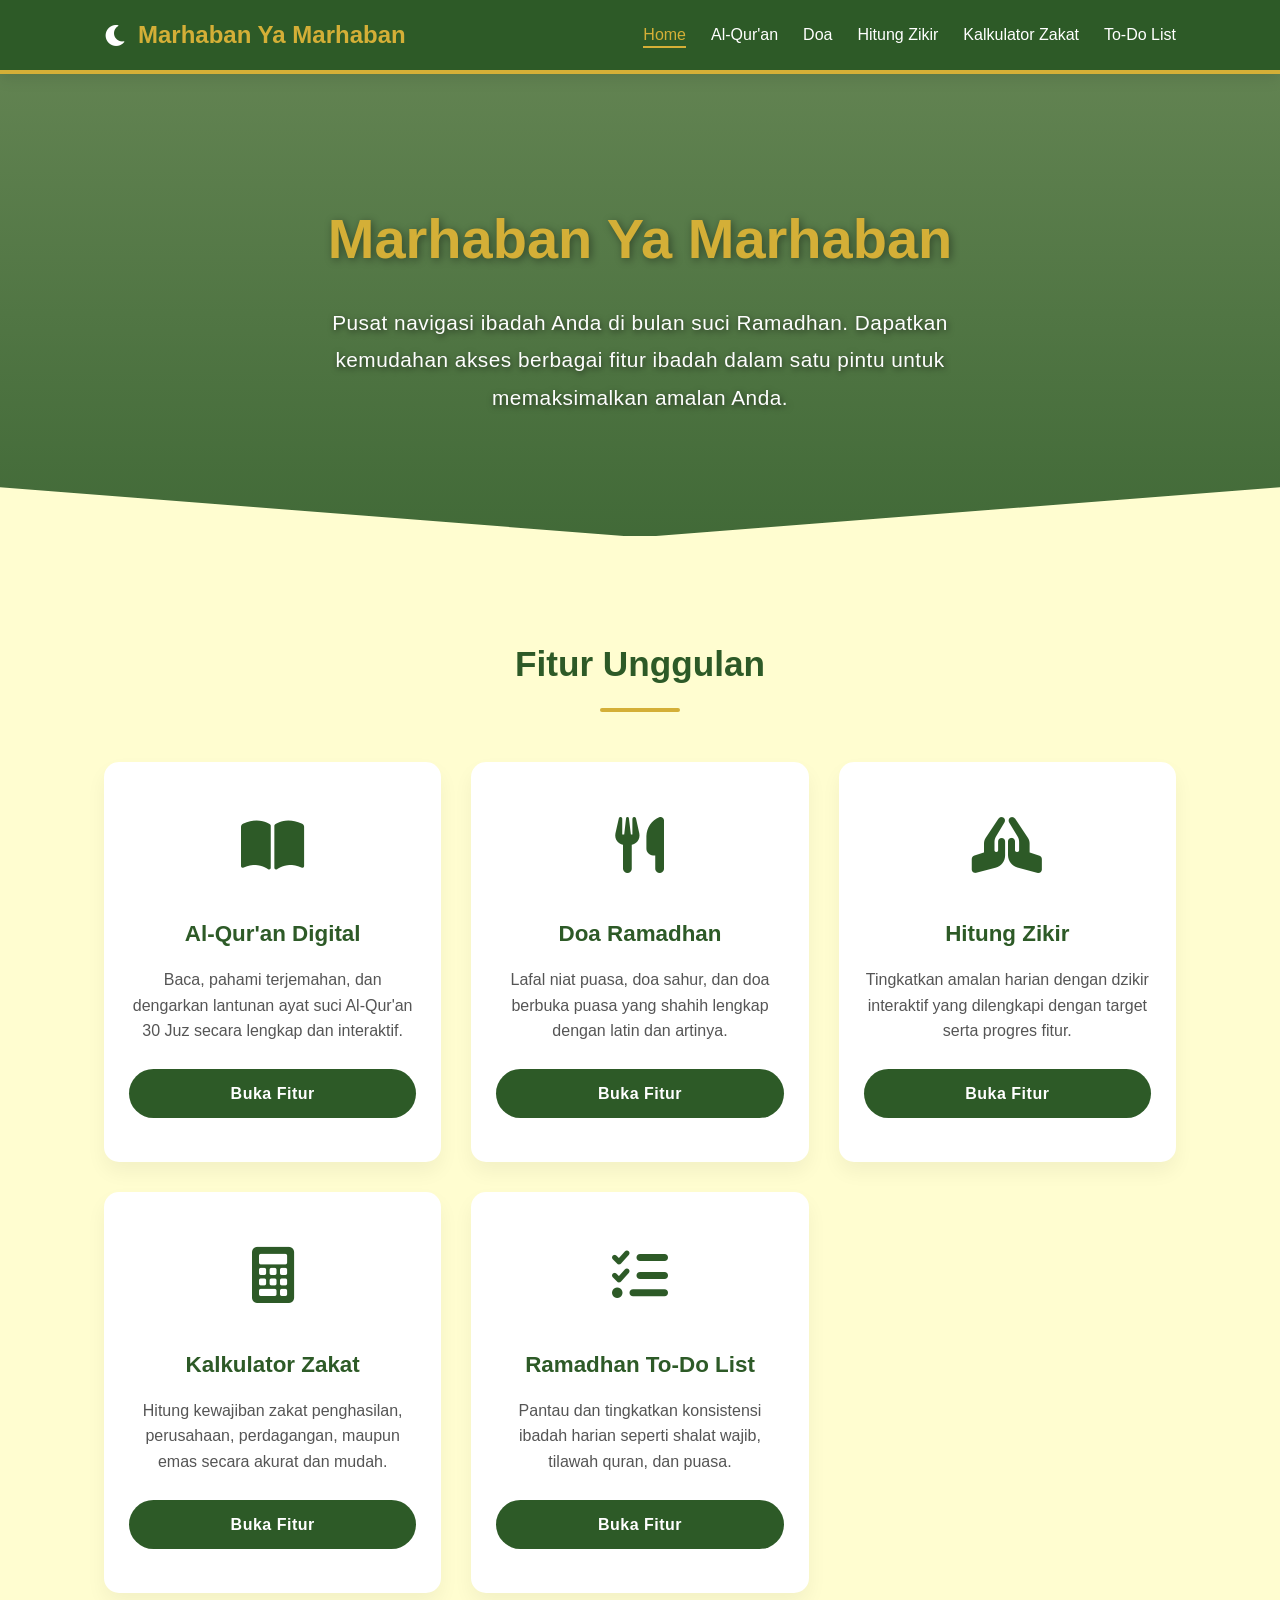
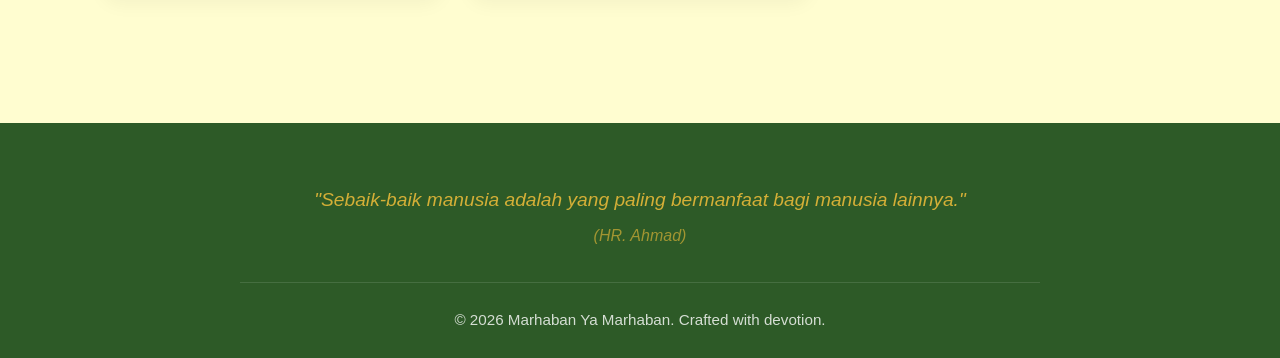
==== Misi-6/index.html @ 125e7423 "refactor: rename Misi-5 to Misi-6" ====
<!doctype html>
<html lang="id">
  <head>
    <meta charset="UTF-8" />
    <meta name="viewport" content="width=device-width, initial-scale=1.0" />
    <title>Marhaban Ya Marhaban</title>
    <link
      href="https://cdnjs.cloudflare.com/ajax/libs/font-awesome/6.0.0/css/all.min.css"
      rel="stylesheet"
    />
    <link rel="stylesheet" href="css/navbar.css" />
    <link rel="stylesheet" href="css/style.css" />
  </head>

  <body>
    <portal-navbar></portal-navbar>

    <main>
      <section id="home">
        <h1>Marhaban Ya Marhaban</h1>
        <p>
          Pusat navigasi ibadah Anda di bulan suci Ramadhan. Dapatkan kemudahan
          akses berbagai fitur ibadah dalam satu pintu untuk memaksimalkan
          amalan Anda.
        </p>
      </section>

      <section id="fitur">
        <h2 class="section-title">Fitur Unggulan</h2>
        <div class="grid-container">
          <div class="card">
            <div class="card-icon">
              <i class="fas fa-book-open"></i>
            </div>
            <h3>Al-Qur'an Digital</h3>
            <p>
              Baca, pahami terjemahan, dan dengarkan lantunan ayat suci
              Al-Qur'an 30 Juz secara lengkap dan interaktif.
            </p>
            <a href="quran.html" class="btn-buka">Buka Fitur</a>
          </div>

          <div class="card">
            <div class="card-icon">
              <i class="fas fa-utensils"></i>
            </div>
            <h3>Doa Ramadhan</h3>
            <p>
              Lafal niat puasa, doa sahur, dan doa berbuka puasa yang shahih
              lengkap dengan latin dan artinya.
            </p>
            <a href="doa-sahur-buka.html" class="btn-buka">Buka Fitur</a>
          </div>

          <div class="card">
            <div class="card-icon">
              <i class="fas fa-hands-praying"></i>
            </div>
            <h3>Hitung Zikir</h3>
            <p>
              Tingkatkan amalan harian dengan dzikir interaktif yang dilengkapi
              dengan target serta progres fitur.
            </p>
            <a href="hitung-zikir.html" class="btn-buka">Buka Fitur</a>
          </div>

          <div class="card">
            <div class="card-icon">
              <i class="fas fa-calculator"></i>
            </div>
            <h3>Kalkulator Zakat</h3>
            <p>
              Hitung kewajiban zakat penghasilan, perusahaan, perdagangan,
              maupun emas secara akurat dan mudah.
            </p>
            <a href="kalkulator-zakat.html" class="btn-buka">Buka Fitur</a>
          </div>

          <div class="card">
            <div class="card-icon">
              <i class="fas fa-tasks"></i>
            </div>
            <h3>Ramadhan To-Do List</h3>
            <p>
              Pantau dan tingkatkan konsistensi ibadah harian seperti shalat
              wajib, tilawah quran, dan puasa.
            </p>
            <a href="todo-list.html" class="btn-buka">Buka Fitur</a>
          </div>
        </div>
      </section>
    </main>

    <portal-footer></portal-footer>

    <script src="js/script.js"></script>
    <script src="js/components/portal-navbar.js"></script>
    <script src="js/components/portal-footer.js"></script>
  </body>
</html>
---- Misi-6/css/navbar.css ----
:root {
  --primary: #2d5a27;
  --secondary: #d4af37;
  --bg-color: #fffdd0;
  --text-dark: #333333;
  --text-light: #ffffff;
}

header.portal-header {
  background-color: var(--primary);
  position: sticky;
  top: 0;
  z-index: 1000;
  box-shadow: 0 4px 15px rgba(0, 0, 0, 0.1);
  border-bottom: 4px solid var(--secondary);
  margin: 0;

  padding: 0;
  text-align: left;
}

.portal-nav {
  display: flex;
  justify-content: space-between;
  align-items: center;
  padding: 1rem 5%;
  max-width: 1200px;
  margin: 0 auto;
}

.portal-nav .logo {
  color: var(--secondary);
  font-size: 1.5rem;
  font-weight: 700;
  text-decoration: none;
  display: flex;
  align-items: center;
  gap: 10px;
}

.portal-nav .logo i {
  color: var(--text-light);
}

.portal-nav .nav-links {
  display: flex;
  list-style: none;
  gap: 25px;
  margin: 0;
  padding: 0;
}

.portal-nav .nav-links li a {
  color: var(--text-light);
  text-decoration: none;
  font-weight: 500;
  transition: color 0.3s ease;
  position: relative;
  font-family: "Segoe UI", Tahoma, Geneva, Verdana, sans-serif;
}

.portal-nav .nav-links li a::after {
  content: "";
  position: absolute;
  width: 0;
  height: 2px;
  bottom: -5px;
  left: 0;
  background-color: var(--secondary);
  transition: width 0.3s ease;
}

.portal-nav .nav-links li a:hover::after {
  width: 100%;
}

.portal-nav .nav-links li a:hover,
.portal-nav .nav-links li a.active {
  color: var(--secondary);
}

.portal-nav .nav-links li a.active::after {
  width: 100%;
}

.portal-nav .hamburger {
  display: none;
  cursor: pointer;
  color: var(--text-light);
  font-size: 1.8rem;
  transition: color 0.3s ease;
}

.portal-nav .hamburger:hover {
  color: var(--secondary);
}

@media (max-width: 768px) {
  .portal-nav .hamburger {
    display: block;
  }

  .portal-nav .nav-links {
    position: fixed;
    top: 70px;
    left: -100%;
    width: 100%;
    height: calc(100vh - 70px);
    background-color: var(--primary);
    flex-direction: column;
    justify-content: center;
    align-items: center;
    transition: left 0.4s ease-in-out;
    z-index: 999;
  }

  .portal-nav .nav-links.active {
    left: 0;
  }

  .portal-nav .nav-links li {
    margin: 25px 0;
  }

  .portal-nav .nav-links li a {
    font-size: 1.3rem;
  }
}

.page-hero {
  text-align: center;
  padding: 120px 20px;
  background:
    linear-gradient(rgba(45, 90, 39, 0.75), rgba(45, 90, 39, 0.9)),
    url("https://images.unsplash.com/photo-1564144004907-fb4a36be5b5c?auto=format&fit=crop&w=1920&q=80")
      center/cover no-repeat;
  color: var(--text-light);
  margin-bottom: 60px;
  position: relative;
}

.page-hero::after {
  content: "";
  position: absolute;
  bottom: -1px;
  left: 0;
  width: 100%;
  height: 50px;
  background-color: var(--bg-color);
  clip-path: polygon(0 100%, 100% 100%, 100% 0, 50% 100%, 0 0);
}

.page-hero h1 {
  font-size: 3.5rem;
  color: var(--secondary);
  margin-bottom: 20px;
  text-shadow: 2px 2px 8px rgba(0, 0, 0, 0.4);
  animation: fadeInDown 1s ease;
}

.page-hero p {
  font-size: 1.3rem;
  font-weight: 400;
  line-height: 1.8;
  color: #fdfdfd;
  max-width: 700px;
  margin: 0 auto;
  text-shadow: 1px 2px 6px rgba(0, 0, 0, 0.6);
  letter-spacing: 0.5px;
  animation: fadeInUp 1s ease 0.3s forwards;
  opacity: 0;
}

@keyframes fadeInDown {
  from {
    opacity: 0;
    transform: translateY(-30px);
  }

  to {
    opacity: 1;
    transform: translateY(0);
  }
}

@keyframes fadeInUp {
  from {
    opacity: 0;
    transform: translateY(30px);
  }

  to {
    opacity: 1;
    transform: translateY(0);
  }
}

@media (max-width: 768px) {
  .page-hero {
    padding: 100px 20px;
  }

  .page-hero h1 {
    font-size: 2.5rem;
  }

  .page-hero p {
    font-size: 1.1rem;
  }
}

footer {
  background-color: var(--primary);
  color: var(--text-light);
  text-align: center;
  padding: 60px 20px 25px;
  margin-top: 50px;
  position: relative;
  font-family: "Segoe UI", Tahoma, Geneva, Verdana, sans-serif;
}

.footer-content {
  max-width: 800px;
  margin: 0 auto;
}

.quote {
  font-style: italic;
  color: var(--secondary);
  margin-bottom: 30px;
  font-size: 1.2rem;
  line-height: 1.8;
  padding: 0 20px;
}

.copyright {
  font-size: 0.95rem;
  border-top: 1px solid rgba(255, 255, 255, 0.15);
  padding-top: 25px;
  opacity: 0.8;
}
---- Misi-6/css/style.css ----
:root {
  --primary: #2d5a27;
  --secondary: #d4af37;
  --bg-color: #fffdd0;
  --text-dark: #333333;
  --text-light: #ffffff;
}

* {
  margin: 0;
  padding: 0;
  box-sizing: border-box;
  font-family: "Segoe UI", Tahoma, Geneva, Verdana, sans-serif;
}

body {
  background-color: var(--bg-color);
  color: var(--text-dark);
  line-height: 1.6;
  scroll-behavior: smooth;
  overflow-x: hidden;
}

#home {
  text-align: center;
  padding: 120px 20px;
  background:
    linear-gradient(rgba(45, 90, 39, 0.75), rgba(45, 90, 39, 0.9)),
    url("https://images.unsplash.com/photo-1564144004907-fb4a36be5b5c?auto=format&fit=crop&w=1920&q=80")
      center/cover no-repeat;
  color: var(--text-light);
  margin-bottom: 60px;
  position: relative;
}

#home::after {
  content: "";
  position: absolute;
  bottom: -1px;
  left: 0;
  width: 100%;
  height: 50px;
  background-color: var(--bg-color);
  clip-path: polygon(0 100%, 100% 100%, 100% 0, 50% 100%, 0 0);
}

#home h1 {
  font-size: 3.5rem;
  color: var(--secondary);
  margin-bottom: 20px;
  text-shadow: 2px 2px 8px rgba(0, 0, 0, 0.4);
  animation: fadeInDown 1s ease;
}

#home p {
  font-size: 1.3rem;
  font-weight: 400;
  line-height: 1.8;
  color: #fdfdfd;
  max-width: 700px;
  margin: 0 auto;
  text-shadow: 1px 2px 6px rgba(0, 0, 0, 0.6);
  letter-spacing: 0.5px;
  animation: fadeInUp 1s ease 0.3s forwards;
  opacity: 0;
}

#fitur {
  padding: 40px 5% 80px;
  max-width: 1200px;
  margin: 0 auto;
}

.section-title {
  text-align: center;
  color: var(--primary);
  margin-bottom: 50px;
  font-size: 2.2rem;
  position: relative;
}

.section-title::after {
  content: "";
  display: block;
  width: 80px;
  height: 4px;
  background-color: var(--secondary);
  margin: 15px auto 0;
  border-radius: 2px;
}

.grid-container {
  display: grid;
  grid-template-columns: repeat(auto-fit, minmax(260px, 1fr));
  gap: 30px;
}

.card {
  background: #ffffff;
  border-radius: 15px;
  padding: 40px 25px;
  text-align: center;
  box-shadow: 0 10px 20px rgba(0, 0, 0, 0.05);
  transition:
    transform 0.4s cubic-bezier(0.175, 0.885, 0.32, 1.275),
    box-shadow 0.4s ease;
  display: flex;
  flex-direction: column;
  justify-content: space-between;
  border-bottom: 4px solid transparent;
}

.card:hover {
  transform: translateY(-15px);
  box-shadow: 0 15px 35px rgba(0, 0, 0, 0.1);
  border-bottom: 4px solid var(--secondary);
}

.card-icon {
  font-size: 3.5rem;
  color: var(--primary);
  margin-bottom: 25px;
  transition: transform 0.3s ease;
}

.card:hover .card-icon {
  transform: scale(1.1);
  color: var(--secondary);
}

.card h3 {
  color: var(--primary);
  margin-bottom: 15px;
  font-size: 1.4rem;
}

.card p {
  font-size: 1rem;
  color: #555;
  margin-bottom: 25px;
  flex-grow: 1;
}

.btn-buka {
  display: inline-block;
  padding: 12px 25px;
  background-color: var(--primary);
  color: var(--text-light);
  text-decoration: none;
  border-radius: 30px;
  font-weight: 600;
  letter-spacing: 0.5px;
  transition:
    background-color 0.3s ease,
    color 0.3s ease,
    transform 0.2s ease;
}

.btn-buka:hover {
  background-color: var(--secondary);
  color: var(--primary);
  transform: translateY(-2px);
}

footer {
  background-color: var(--primary);
  color: var(--text-light);
  text-align: center;
  padding: 60px 20px 25px;
  margin-top: 50px;
  position: relative;
}

.footer-content {
  max-width: 800px;
  margin: 0 auto;
}

.quote {
  font-style: italic;
  color: var(--secondary);
  margin-bottom: 30px;
  font-size: 1.2rem;
  line-height: 1.8;
  padding: 0 20px;
}

.social-links {
  margin-bottom: 30px;
  display: flex;
  justify-content: center;
  gap: 20px;
}

.social-links a {
  display: flex;
  justify-content: center;
  align-items: center;
  width: 45px;
  height: 45px;
  border-radius: 50%;
  background-color: rgba(255, 255, 255, 0.1);
  color: var(--text-light);
  font-size: 1.4rem;
  transition: all 0.3s ease;
  text-decoration: none;
}

.social-links a:hover {
  background-color: var(--secondary);
  color: var(--primary);
  transform: translateY(-3px);
}

.copyright {
  font-size: 0.95rem;
  border-top: 1px solid rgba(255, 255, 255, 0.15);
  padding-top: 25px;
  opacity: 0.8;
}

@keyframes fadeInDown {
  from {
    opacity: 0;
    transform: translateY(-30px);
  }

  to {
    opacity: 1;
    transform: translateY(0);
  }
}

@keyframes fadeInUp {
  from {
    opacity: 0;
    transform: translateY(30px);
  }

  to {
    opacity: 1;
    transform: translateY(0);
  }
}

@media (max-width: 768px) {
  #home {
    padding: 100px 20px;
  }

  #home h1 {
    font-size: 2.5rem;
  }

  #home p {
    font-size: 1.1rem;
  }

  .section-title {
    font-size: 1.8rem;
  }
}
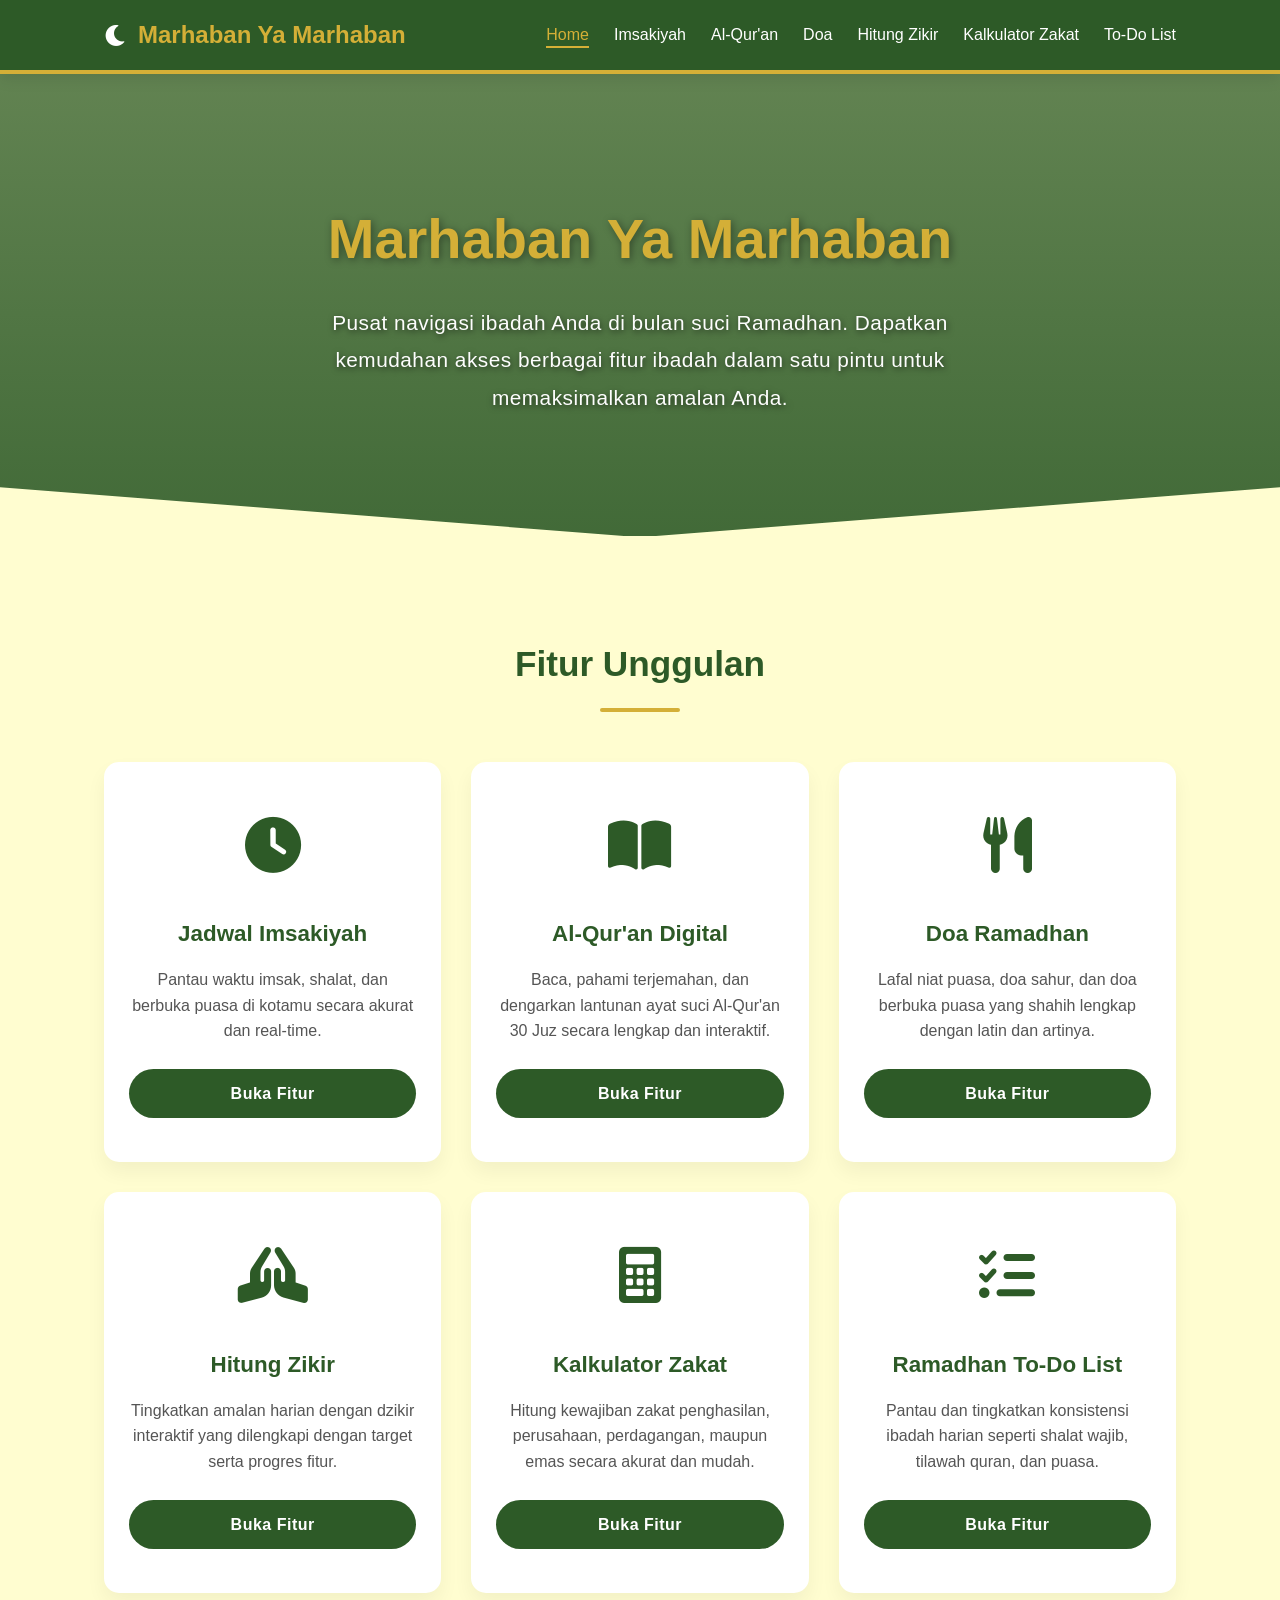
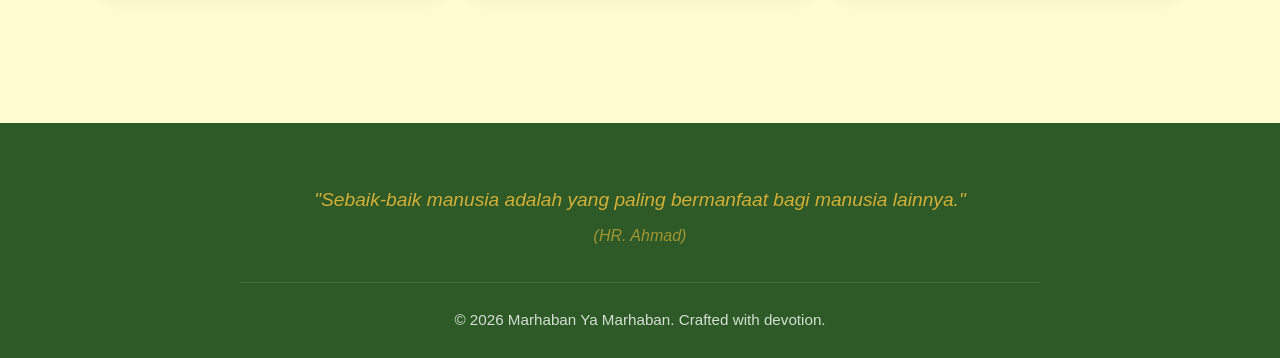
==== commit 371d4407: "add page imsyakiyah" ====
--- a/Misi-6/index.html
+++ b/Misi-6/index.html
@@ -28,6 +28,18 @@
       <section id="fitur">
         <h2 class="section-title">Fitur Unggulan</h2>
         <div class="grid-container">
+          <div class="card">
+            <div class="card-icon">
+              <i class="fas fa-clock"></i>
+            </div>
+            <h3>Jadwal Imsakiyah</h3>
+            <p>
+              Pantau waktu imsak, shalat, dan berbuka puasa di kotamu secara
+              akurat dan real-time.
+            </p>
+            <a href="imsakiyah.html" class="btn-buka">Buka Fitur</a>
+          </div>
+
           <div class="card">
             <div class="card-icon">
               <i class="fas fa-book-open"></i>
